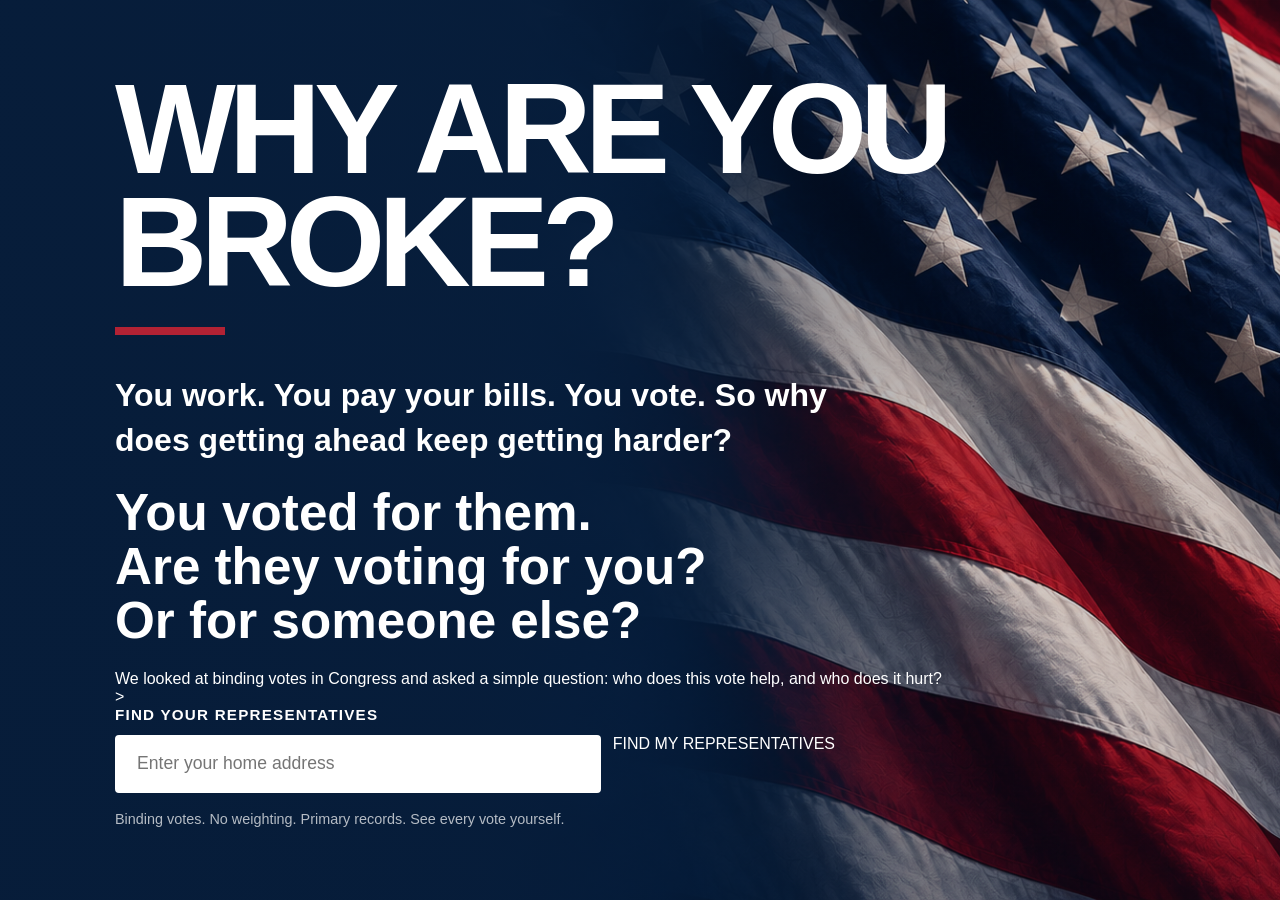
==== index.html @ f3887d5c "Update index.html" ====
<!DOCTYPE html>
<html lang="en">
<head>
  <meta charset="UTF-8">
  <meta name="viewport" content="width=device-width, initial-scale=1.0">

  <title>Why Are You Broke?</title>

  <link rel="stylesheet" href="styles.css">
</head>

<body>

  <main>
    <section class="hero">
      <div class="hero-content">

        <h1>WHY ARE YOU BROKE?</h1>

        <p class="hero-lead">
          You work. You pay your bills. You vote.
          So why does getting ahead keep getting harder?
        </p>

        <h2>You voted for them.<br>Are they voting for you?<br>Or for someone else?</h2>

        <p class="hero-copy">
          <p>We looked at binding votes in Congress and asked a simple question: who does this vote help, and who does it hurt?</p>>

        <div class="lookup">
          <label for="rep-search">Find your representatives</label>

          <input
  type="text"
  id="rep-search"
  placeholder="Enter your home address"
  autocomplete="street-address"


          <button type="button">FIND MY REPRESENTATIVES</button>
        </div>

        <p class="receipts">
          Binding votes. No weighting. Primary records. See every vote yourself.
        </p>
<div id="lookup-result" class="lookup-result" aria-live="polite"></div>
      </div>
    </section>
  </main>

  <script src="script.js"></script>
</body>
</html>
---- styles.css ----
* {
  box-sizing: border-box;
  margin: 0;
  padding: 0;
}

:root {
  --navy: #071d3a;
  --blue: #123b68;
  --red: #b22234;
  --white: #ffffff;
  --off-white: #f5f5f2;
  --text: #152033;
}

body {
  font-family: Arial, Helvetica, sans-serif;
  color: var(--text);
  background: var(--white);
}

/* HERO */

.hero {
  min-height: 100vh;
  display: flex;
  align-items: center;
  justify-content: center;
  padding: 60px 24px;
  background:
  linear-gradient(
    90deg,
    rgba(7, 29, 58, 0.98) 0%,
    rgba(7, 29, 58, 0.92) 38%,
    rgba(7, 29, 58, 0.48) 58%,
    rgba(7, 29, 58, 0.18) 75%
  ),
  url("flag-background.png");

background-size: cover;
background-position: center;
background-repeat: no-repeat;
  color: var(--white);
}

.hero-content {
  width: 100%;
  max-width: 1050px;
}

.hero h1 {
  max-width: 900px;
  font-size: clamp(4rem, 10vw, 8.5rem);
  line-height: 0.88;
  letter-spacing: -0.055em;
  font-weight: 900;
  margin-bottom: 38px;
}

.hero h1::after {
  content: "";
  display: block;
  width: 110px;
  height: 8px;
  margin-top: 28px;
  background: var(--red);
}

.hero-lead {
  max-width: 720px;
  font-size: clamp(1.35rem, 2.5vw, 2rem);
  line-height: 1.4;
  font-weight: 600;
  margin-bottom: 24px;
}

.hero h2 {
  font-size: clamp(2rem, 4vw, 3.5rem);
  line-height: 1.05;
  margin-bottom: 12px;
}

.hero-copy {
  max-width: 720px;
  font-size: 1.3rem;
  line-height: 1.5;
  margin-bottom: 22px;
  color: rgba(255, 255, 255, 0.94);
}

/* REPRESENTATIVE LOOKUP */

.lookup {
  max-width: 720px;
  display: grid;
  grid-template-columns: 1fr auto;
  gap: 12px;
}

.lookup label {
  grid-column: 1 / -1;
  font-size: 0.95rem;
  font-weight: 700;
  text-transform: uppercase;
  letter-spacing: 0.08em;
}

.lookup input {
  width: 100%;
  min-height: 58px;
  padding: 0 20px;
  border: 2px solid var(--white);
  border-radius: 4px;
  font-size: 1.1rem;
  outline: none;
}

.lookup input:focus {
  border-color: var(--red);
}

.lookup button {
  min-height: 58px;
  padding: 0 28px;
  border: 2px solid var(--red);
  border-radius: 4px;
  background: var(--red);
  color: var(--white);
  font-size: 1rem;
  font-weight: 800;
  letter-spacing: 0.04em;
  cursor: pointer;
}

.lookup button:hover {
  background: #951b2a;
  border-color: #951b2a;
}

.receipts {
  margin-top: 18px;
  font-size: 0.9rem;
  color: rgba(255, 255, 255, 0.7);
}

/* MOBILE */

@media (max-width: 650px) {
  .hero {
    min-height: auto;
    align-items: flex-start;
    padding: 34px 22px 42px;
    background-position: 62% center;
  }

  .hero h1 {
    font-size: clamp(3.2rem, 16vw, 5rem);
    line-height: 0.88;
    margin-bottom: 24px;
  }

  .hero h1::after {
    width: 90px;
    height: 6px;
    margin-top: 18px;
  }

  .hero-lead {
    font-size: 1.15rem;
    line-height: 1.35;
    margin-bottom: 26px;
  }

  .hero h2 {
    font-size: 2rem;
    line-height: 1.05;
    margin-bottom: 14px;
  }

  .hero-copy {
    font-size: 1rem;
    line-height: 1.45;
    margin-bottom: 24px;
  }

  .lookup {
    grid-template-columns: 1fr;
    gap: 10px;
  }

  .lookup input,
  .lookup button {
    min-height: 52px;
  }

  .lookup button {
    width: 100%;
  }

  .receipts {
    margin-top: 14px;
    font-size: 0.82rem;
    line-height: 1.4;
  }
}
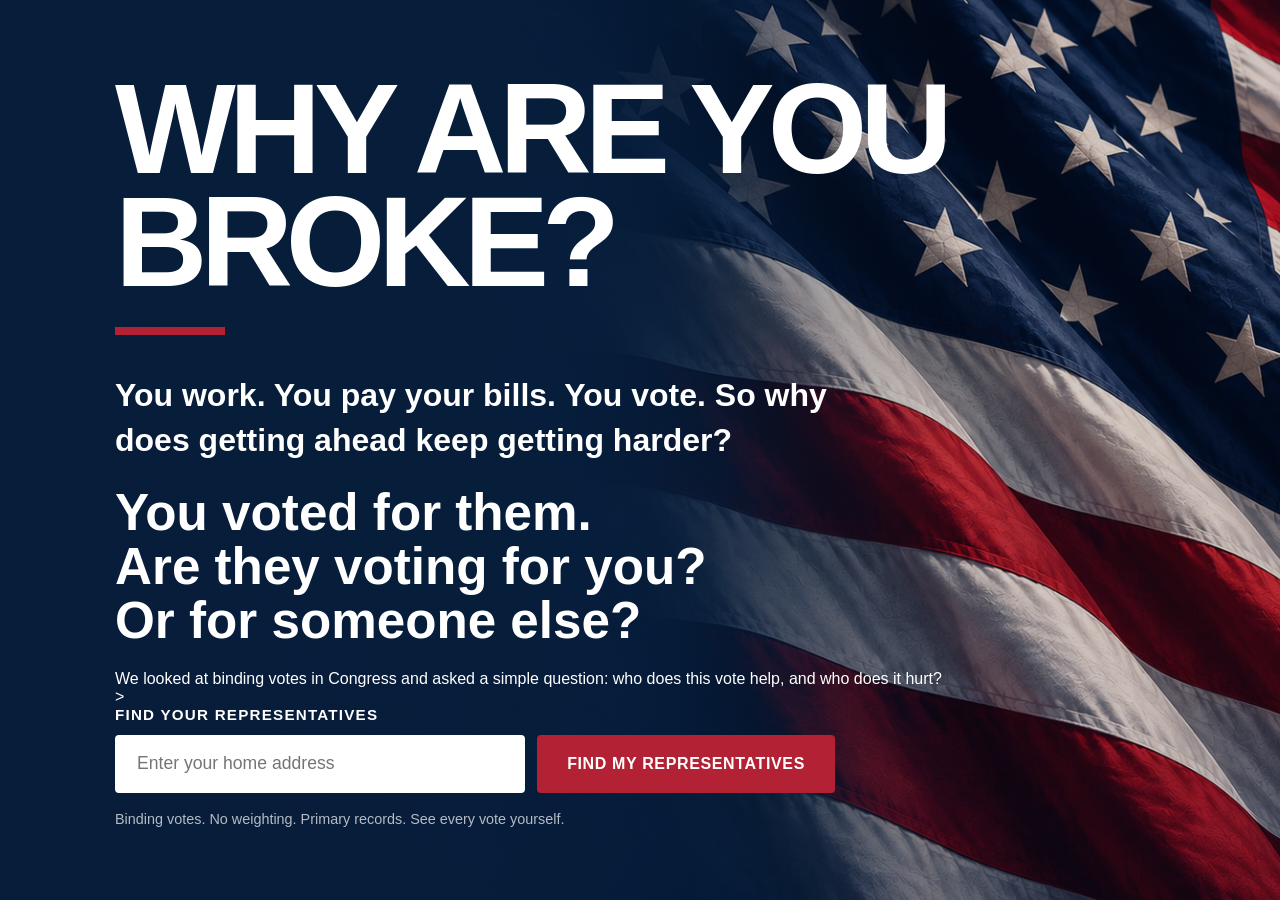
==== commit 100729b0: "Update index.html" ====
--- a/index.html
+++ b/index.html
@@ -35,8 +35,7 @@
   id="rep-search"
   placeholder="Enter your home address"
   autocomplete="street-address"
-
-
+>
           <button type="button">FIND MY REPRESENTATIVES</button>
         </div>
 
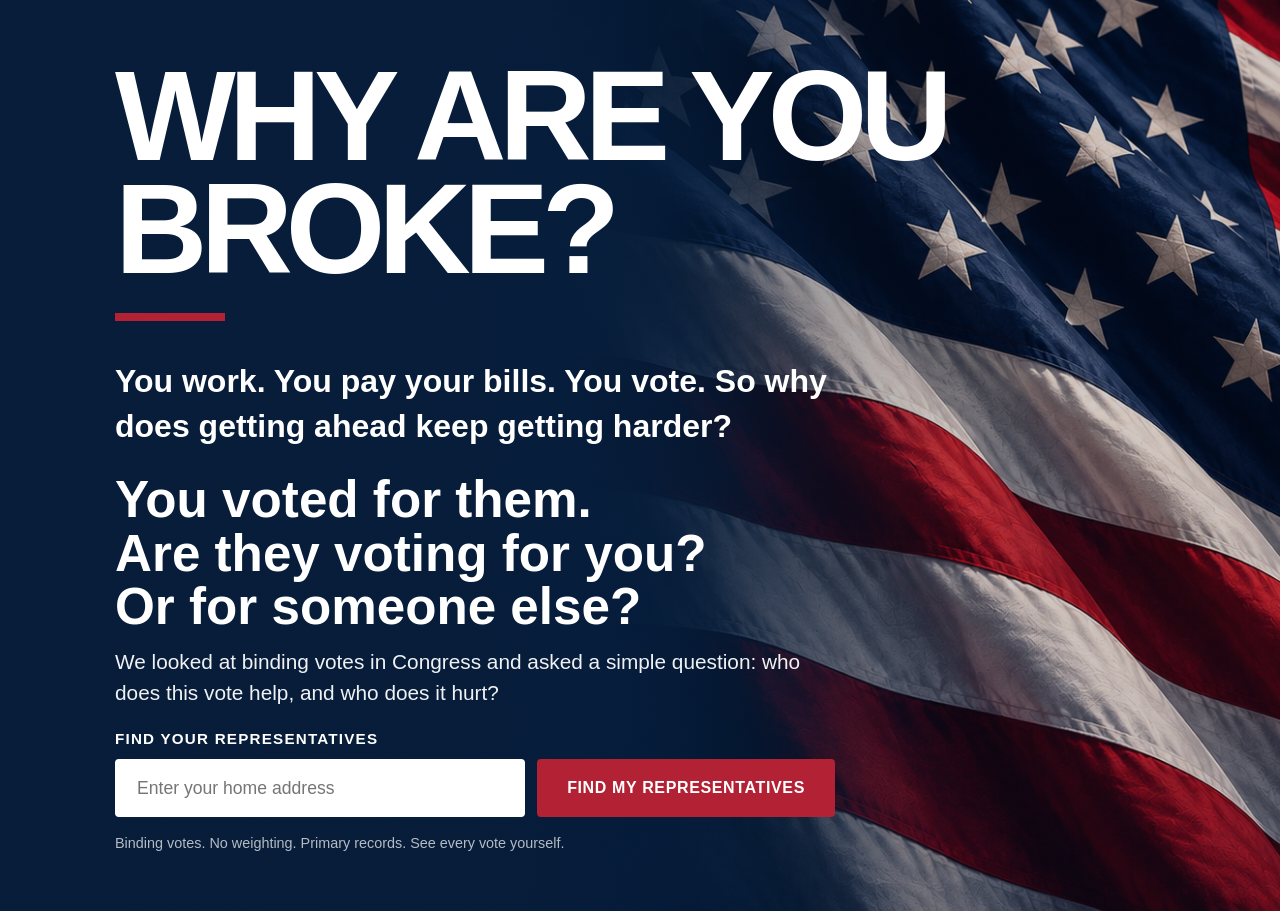
==== commit 76060e00: "Update index.html" ====
--- a/index.html
+++ b/index.html
@@ -25,7 +25,8 @@
         <h2>You voted for them.<br>Are they voting for you?<br>Or for someone else?</h2>
 
         <p class="hero-copy">
-          <p>We looked at binding votes in Congress and asked a simple question: who does this vote help, and who does it hurt?</p>>
+  We looked at binding votes in Congress and asked a simple question: who does this vote help, and who does it hurt?
+</p>
 
         <div class="lookup">
           <label for="rep-search">Find your representatives</label>
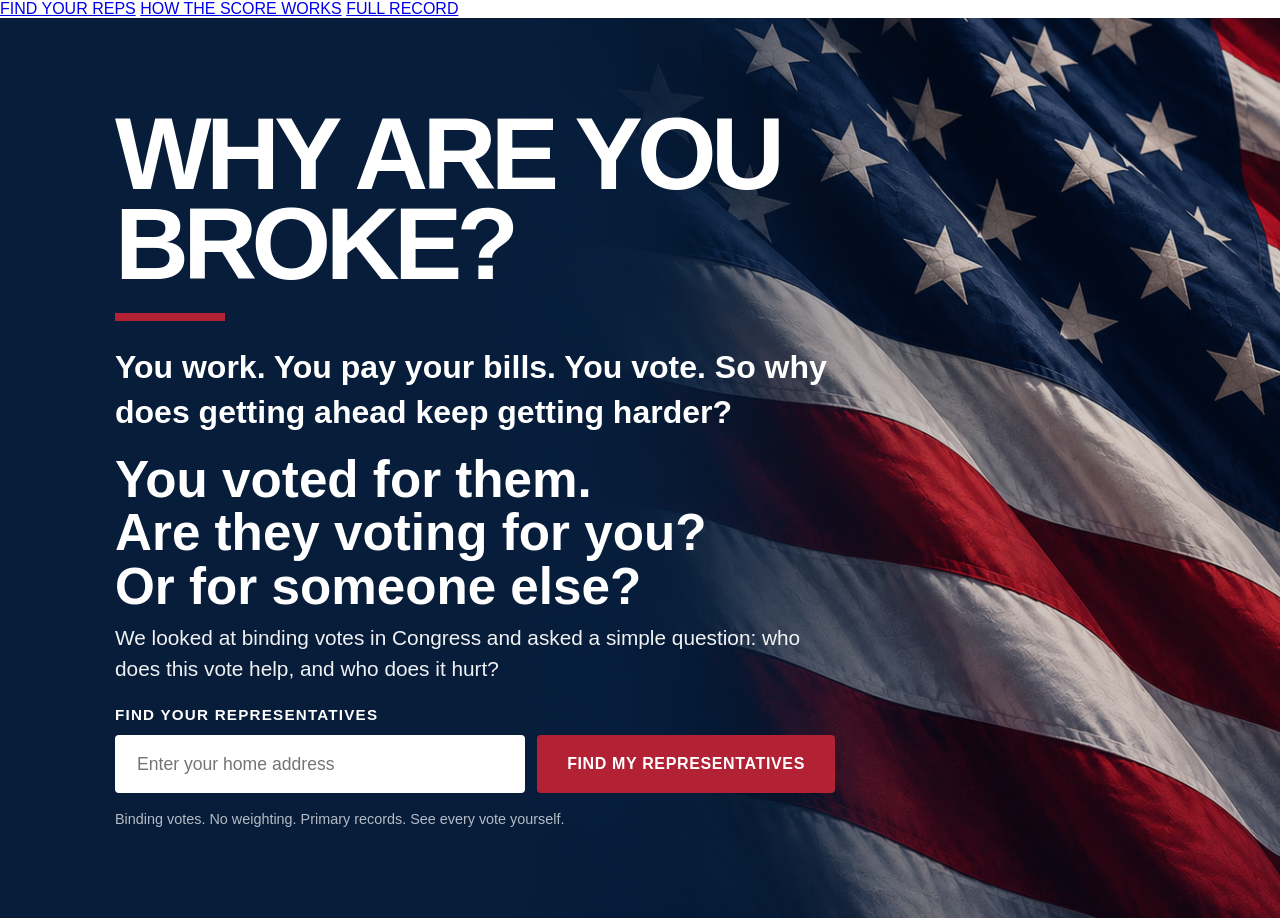
==== commit 0fa099cf: "Update index.html Add primary site navigation" ====
--- a/index.html
+++ b/index.html
@@ -10,7 +10,13 @@
 </head>
 
 <body>
-
+<header class="site-header">
+  <nav class="site-nav" aria-label="Primary navigation">
+    <a href="index.html">FIND YOUR REPS</a>
+    <a href="methodology.html">HOW THE SCORE WORKS</a>
+    <a href="methodology.html#full-record">FULL RECORD</a>
+  </nav>
+</header>
   <main>
     <section class="hero">
       <div class="hero-content">
--- a/styles.css
+++ b/styles.css
@@ -50,11 +50,11 @@
 
 .hero h1 {
   max-width: 900px;
-  font-size: clamp(4rem, 10vw, 8.5rem);
+  font-size: clamp(4rem, 8vw, 7rem);
   line-height: 0.88;
   letter-spacing: -0.055em;
   font-weight: 900;
-  margin-bottom: 38px;
+  margin-bottom: 24px;
 }
 
 .hero h1::after {
@@ -62,7 +62,7 @@
   display: block;
   width: 110px;
   height: 8px;
-  margin-top: 28px;
+  margin-top: 24px;
   background: var(--red);
 }
 
@@ -71,13 +71,13 @@
   font-size: clamp(1.35rem, 2.5vw, 2rem);
   line-height: 1.4;
   font-weight: 600;
-  margin-bottom: 24px;
+  margin-bottom: 18px;
 }
 
 .hero h2 {
   font-size: clamp(2rem, 4vw, 3.5rem);
   line-height: 1.05;
-  margin-bottom: 12px;
+  margin-bottom: 8px;
 }
 
 .hero-copy {
@@ -142,7 +142,162 @@
   font-size: 0.9rem;
   color: rgba(255, 255, 255, 0.7);
 }
-
+/* REPRESENTATIVE SCORE CARDS */
+
+.district-result {
+  margin-top: 14px;
+  max-width: 1050px;
+}
+
+.district-result h3 {
+  margin-bottom: 14px;
+  font-size: 1.15rem;
+  letter-spacing: 0.04em;
+}
+
+.representative-grid {
+  display: grid;
+  grid-template-columns: repeat(3, minmax(0, 1fr));
+  gap: 18px;
+}
+
+.representative-card {
+  overflow: hidden;
+  border: 1px solid rgba(255, 255, 255, 0.22);
+  border-radius: 8px;
+  background: rgba(4, 28, 55, 0.88);
+  box-shadow: 0 12px 28px rgba(0, 0, 0, 0.22);
+}
+
+.representative-photo {
+  width: 100%;
+  height: 220px;
+  display: block;
+  object-fit: cover;
+  object-position: center top;
+}
+
+.representative-card-body {
+  padding: 16px;
+}
+
+.representative-chamber {
+  margin-bottom: 5px;
+  font-size: 0.78rem;
+  font-weight: 800;
+  letter-spacing: 0.08em;
+  color: rgba(255, 255, 255, 0.68);
+}
+
+.representative-card h4 {
+  margin: 0 0 4px;
+  font-size: 1.35rem;
+  line-height: 1.1;
+}
+
+.representative-meta {
+  margin-bottom: 16px;
+  font-size: 0.9rem;
+  color: rgba(255, 255, 255, 0.74);
+}
+
+.score-block {
+  display: flex;
+  align-items: flex-end;
+  justify-content: space-between;
+  gap: 12px;
+  padding-top: 14px;
+  border-top: 1px solid rgba(255, 255, 255, 0.16);
+}
+
+.score-label {
+  max-width: 130px;
+  font-size: 0.72rem;
+  font-weight: 800;
+  line-height: 1.2;
+  letter-spacing: 0.05em;
+}
+
+.score-number {
+  font-size: 3rem;
+  font-weight: 900;
+  line-height: 0.9;
+}
+
+.participation-line {
+  margin-top: 12px;
+  font-size: 0.78rem;
+  line-height: 1.35;
+  color: rgba(255, 255, 255, 0.66);
+}
+.vote-details {
+  margin-top: 14px;
+  border-top: 1px solid rgba(255, 255, 255, 0.16);
+  padding-top: 12px;
+}
+
+.vote-details summary {
+  cursor: pointer;
+  font-size: 0.8rem;
+  font-weight: 800;
+  letter-spacing: 0.05em;
+  color: var(--white);
+}
+
+.vote-list {
+  margin-top: 12px;
+}
+
+.vote-row {
+  padding: 12px 0;
+  border-top: 1px solid rgba(255, 255, 255, 0.12);
+}
+
+.vote-row:first-child {
+  border-top: none;
+}
+
+.vote-row-top {
+  display: flex;
+  justify-content: space-between;
+  gap: 10px;
+  align-items: flex-start;
+}
+
+.vote-row-top strong {
+  font-size: 0.9rem;
+}
+
+.vote-row-top span {
+  flex-shrink: 0;
+  font-size: 0.72rem;
+  font-weight: 800;
+  color: rgba(255, 255, 255, 0.72);
+}
+
+.vote-row p {
+  margin-top: 6px;
+  font-size: 0.78rem;
+  line-height: 1.35;
+  color: rgba(255, 255, 255, 0.78);
+}
+
+.vote-row a {
+  display: inline-block;
+  margin-top: 8px;
+  font-size: 0.75rem;
+  font-weight: 800;
+  letter-spacing: 0.04em;
+  color: var(--white);
+  text-decoration: underline;
+  text-decoration-color: var(--red);
+  text-decoration-thickness: 2px;
+  text-underline-offset: 3px;
+}
+
+.vote-row a:hover {
+  color: var(--red);
+}
 /* MOBILE */
 
 @media (max-width: 650px) {
@@ -202,4 +357,15 @@
     font-size: 0.82rem;
     line-height: 1.4;
   }
-}
+    .representative-grid {
+    grid-template-columns: 1fr;
+  }
+
+  .representative-photo {
+    height: 240px;
+  }
+
+  .district-result h3 {
+    margin-top: 6px;
+  }
+}
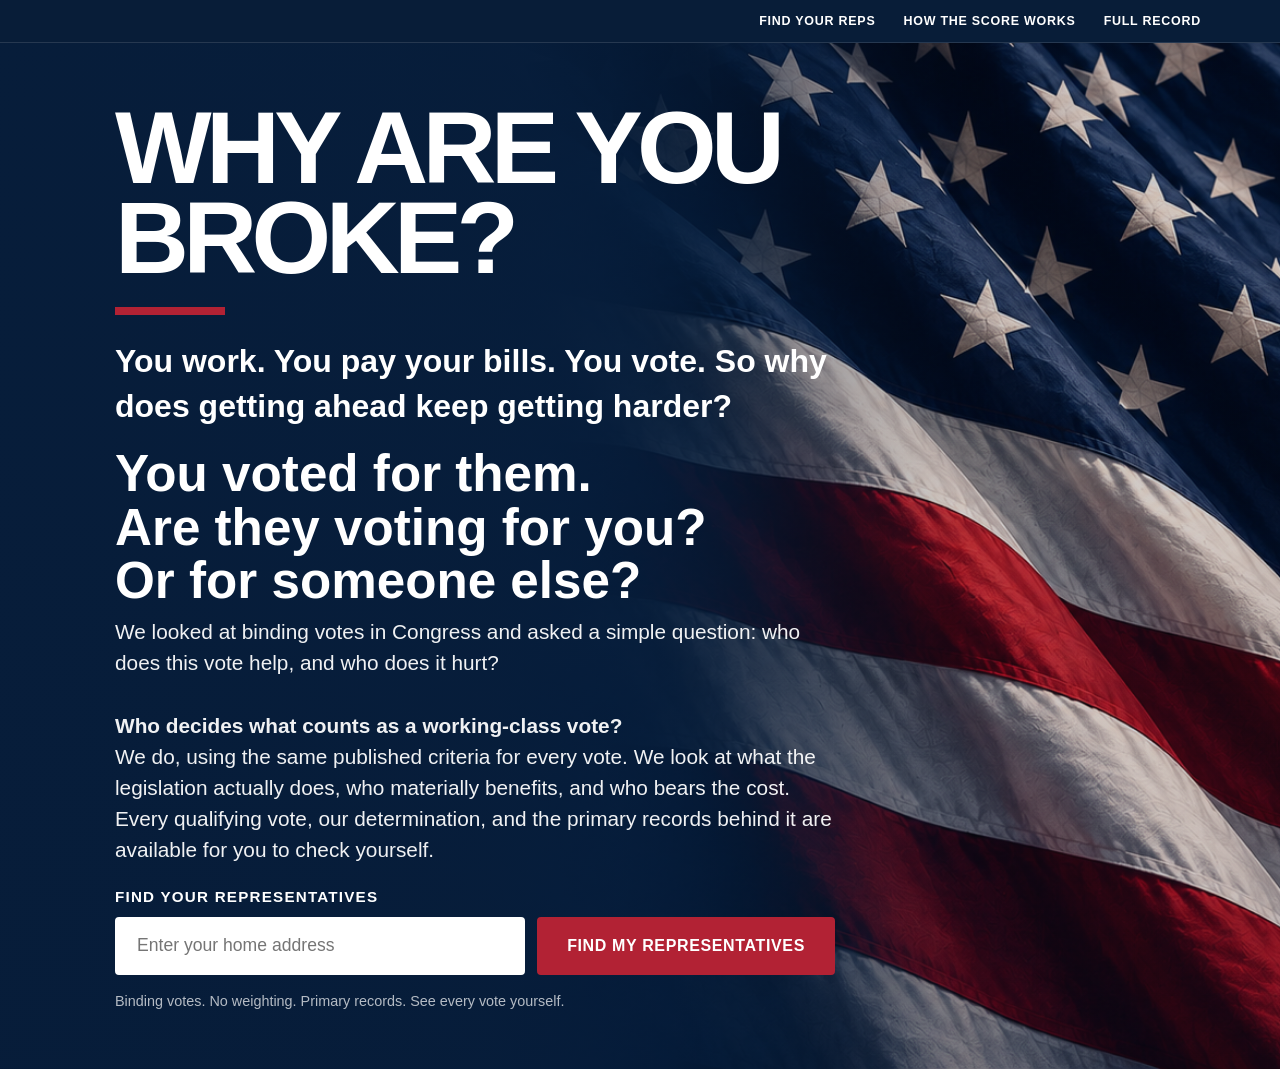
==== commit 0465507e: "Update index.html Explain who determines the working-class position" ====
--- a/index.html
+++ b/index.html
@@ -32,6 +32,9 @@
 
         <p class="hero-copy">
   We looked at binding votes in Congress and asked a simple question: who does this vote help, and who does it hurt?
+  <br><br>
+  <strong>Who decides what counts as a working-class vote?</strong><br>
+  We do, using the same published criteria for every vote. We look at what the legislation actually does, who materially benefits, and who bears the cost. Every qualifying vote, our determination, and the primary records behind it are available for you to check yourself.
 </p>
 
         <div class="lookup">
--- a/styles.css
+++ b/styles.css
@@ -298,6 +298,403 @@
 .vote-row a:hover {
   color: var(--red);
 }
+/* SITE NAVIGATION */
+
+.site-header {
+  background: #081d38;
+  border-bottom: 1px solid rgba(255, 255, 255, 0.12);
+}
+
+.site-nav {
+  max-width: 1170px;
+  margin: 0 auto;
+  padding: 14px 24px;
+  display: flex;
+  justify-content: flex-end;
+  align-items: center;
+  gap: 28px;
+}
+
+.site-nav a {
+  color: var(--white);
+  text-decoration: none;
+  font-size: 0.78rem;
+  font-weight: 800;
+  letter-spacing: 0.06em;
+}
+
+.site-nav a:hover {
+  color: var(--red);
+}
+/* METHODOLOGY PAGE */
+
+.methodology-page {
+  max-width: 1100px;
+  margin: 0 auto;
+  padding: 72px 24px 96px;
+}
+
+.methodology-section {
+  max-width: 820px;
+}
+
+.methodology-hero {
+  max-width: none;
+  margin: -72px calc(50% - 50vw) 52px;
+  padding: 72px max(24px, calc((100vw - 1100px) / 2)) 64px;
+  background:
+    linear-gradient(
+      90deg,
+      rgba(7, 29, 58, 0.98) 0%,
+      rgba(7, 29, 58, 0.92) 42%,
+      rgba(7, 29, 58, 0.58) 68%,
+      rgba(7, 29, 58, 0.28) 100%
+    ),
+    url("flag-background.png");
+  background-size: cover;
+  background-position: center;
+  background-repeat: no-repeat;
+  color: var(--white);
+}
+
+.methodology-hero > * {
+  max-width: 820px;
+}
+
+.methodology-page .eyebrow {
+  margin: 0 0 10px;
+  font-size: 0.78rem;
+  font-weight: 800;
+  letter-spacing: 0.08em;
+  color: var(--red);
+}
+
+.methodology-page h1 {
+  margin: 0 0 22px;
+  font-size: clamp(2.8rem, 7vw, 5rem);
+  line-height: 0.95;
+}
+
+.methodology-page h2 {
+  margin: 0 0 16px;
+  font-size: clamp(1.6rem, 3vw, 2.4rem);
+  line-height: 1;
+}
+
+.methodology-page p {
+  margin: 0 0 16px;
+  font-size: 1rem;
+  line-height: 1.6;
+}
+
+.methodology-intro {
+  font-size: 1.2rem !important;
+  font-weight: 700;
+}
+
+.methodology-section {
+  margin-top: 48px;
+}
+
+.methodology-sequence {
+  padding-left: 22px;
+  border-left: 4px solid var(--red);
+}
+
+.methodology-record-button {
+  display: inline-block;
+  margin-top: 14px;
+  padding: 14px 20px;
+  background: var(--red);
+  color: var(--white);
+  text-decoration: none;
+  font-size: 0.8rem;
+  font-weight: 800;
+  letter-spacing: 0.05em;
+}
+
+.methodology-record-button:hover {
+  filter: brightness(1.08);
+}
+
+.full-record {
+  max-width: none;
+  margin-top: 72px;
+  padding-top: 48px;
+  border-top: 1px solid rgba(8, 29, 56, 0.18);
+}
+/* FULL RECORD */
+
+.record-controls {
+  display: flex;
+  gap: 10px;
+  flex-wrap: wrap;
+  margin: 28px 0 22px;
+}
+
+.record-filter {
+  border: 1px solid rgba(8, 29, 56, 0.18);
+  background: transparent;
+  color: #081d38;
+  padding: 10px 16px;
+  font-size: 0.75rem;
+  font-weight: 800;
+  letter-spacing: 0.05em;
+  cursor: pointer;
+}
+
+.record-filter:hover,
+.record-filter.active {
+  background: #081d38;
+  color: var(--white);
+  border-color: #081d38;
+}
+
+.record-table-wrap {
+  width: 100%;
+  overflow-x: auto;
+  border: 1px solid rgba(8, 29, 56, 0.12);
+}
+
+.record-table {
+  width: 100%;
+  border-collapse: collapse;
+  min-width: 820px;
+  background: var(--white);
+}
+
+.record-table thead {
+  background: #081d38;
+  color: var(--white);
+}
+
+.record-table th {
+  padding: 14px 16px;
+  text-align: left;
+  font-size: 0.72rem;
+  font-weight: 800;
+  letter-spacing: 0.05em;
+  white-space: nowrap;
+}
+
+.record-table td {
+  padding: 13px 16px;
+  border-top: 1px solid rgba(8, 29, 56, 0.08);
+  font-size: 0.9rem;
+  vertical-align: middle;
+}
+
+.record-table tbody tr:hover {
+  background: rgba(8, 29, 56, 0.035);
+}
+
+.record-table td:first-child {
+  min-width: 190px;
+}
+
+.record-score {
+  font-size: 1rem !important;
+  font-weight: 900;
+  color: #081d38;
+}
+
+.record-table th:nth-child(5),
+.record-table td:nth-child(5),
+.record-table th:nth-child(6),
+.record-table td:nth-child(6),
+.record-table th:nth-child(7),
+.record-table td:nth-child(7) {
+  text-align: center;
+}
+
+.record-table tbody tr[hidden] {
+  display: none;
+}
+/* MEMBER RECORD PAGE */
+
+.member-record-page {
+  max-width: 1100px;
+  margin: 0 auto;
+  padding: 72px 24px 96px;
+}
+
+.member-record-header {
+  margin-bottom: 52px;
+}
+
+.member-record-header .eyebrow {
+  margin: 0 0 10px;
+  font-size: 0.78rem;
+  font-weight: 800;
+  letter-spacing: 0.08em;
+  color: var(--red);
+}
+
+.member-record-chamber {
+  margin: 0 0 8px;
+  font-size: 0.8rem;
+  font-weight: 800;
+  letter-spacing: 0.08em;
+  color: rgba(8, 29, 56, 0.62);
+}
+
+.member-record-header h1 {
+  margin: 0;
+  font-size: clamp(3.2rem, 7vw, 5.6rem);
+  line-height: 0.95;
+  color: #081d38;
+}
+
+.member-record-meta {
+  margin: 14px 0 0;
+  font-size: 1rem;
+  color: rgba(8, 29, 56, 0.76);
+}
+
+.member-record-summary {
+  margin-top: 34px;
+  display: grid;
+  grid-template-columns: repeat(3, minmax(0, 1fr));
+  gap: 14px;
+}
+
+.member-record-summary > div {
+  padding: 22px;
+  background: #081d38;
+  color: var(--white);
+}
+
+.member-record-summary span {
+  display: block;
+  margin-bottom: 8px;
+  font-size: 0.72rem;
+  font-weight: 800;
+  letter-spacing: 0.05em;
+  color: rgba(255, 255, 255, 0.72);
+}
+
+.member-record-summary strong {
+  display: block;
+  font-size: clamp(1.8rem, 4vw, 3rem);
+  line-height: 1;
+}
+
+.member-record-votes {
+  max-width: 900px;
+}
+
+.member-record-votes h2 {
+  margin: 0 0 24px;
+  font-size: clamp(1.8rem, 4vw, 2.8rem);
+  line-height: 1;
+  color: #081d38;
+}
+
+.member-vote-card {
+  padding: 22px 0;
+  border-top: 1px solid rgba(8, 29, 56, 0.12);
+}
+
+.member-vote-card:first-of-type {
+  border-top: 3px solid #081d38;
+}
+
+.member-vote-heading {
+  display: flex;
+  justify-content: space-between;
+  gap: 20px;
+  align-items: flex-start;
+}
+
+.member-vote-date {
+  margin: 0 0 4px;
+  font-size: 0.76rem;
+  font-weight: 800;
+  letter-spacing: 0.04em;
+  color: rgba(8, 29, 56, 0.58);
+}
+
+.member-vote-heading h3 {
+  margin: 0;
+  font-size: 1.25rem;
+  color: #081d38;
+}
+
+.member-vote-status {
+  flex-shrink: 0;
+  padding: 6px 10px;
+  border: 1px solid rgba(8, 29, 56, 0.18);
+  font-size: 0.72rem;
+  font-weight: 800;
+  letter-spacing: 0.04em;
+  color: #081d38;
+}
+
+.member-vote-decision {
+  margin: 12px 0 0;
+  font-size: 0.95rem;
+  line-height: 1.5;
+  color: rgba(8, 29, 56, 0.82);
+}
+
+.member-vote-result {
+  margin-top: 14px;
+  display: flex;
+  gap: 36px;
+  flex-wrap: wrap;
+}
+
+.member-vote-result p {
+  margin: 0;
+  font-size: 0.82rem;
+  color: rgba(8, 29, 56, 0.62);
+}
+
+.member-vote-result strong {
+  display: block;
+  margin-top: 3px;
+  font-size: 1rem;
+  color: #081d38;
+}
+
+.member-vote-card a {
+  display: inline-block;
+  margin-top: 14px;
+  color: #081d38;
+  font-size: 0.76rem;
+  font-weight: 800;
+  letter-spacing: 0.04em;
+  text-decoration: underline;
+  text-decoration-color: var(--red);
+  text-decoration-thickness: 2px;
+  text-underline-offset: 3px;
+}
+
+.member-vote-card a:hover {
+  color: var(--red);
+}
+
+.member-record-error {
+  max-width: 700px;
+}
+
+.member-record-error h1 {
+  color: #081d38;
+}
+
+.member-record-error a {
+  color: #081d38;
+  font-weight: 800;
+}
+.member-vote-status {
+  border-color: #c51f32;
+  color: #c51f32;
+}
+
+.member-vote-status.aligned {
+  border-color: #081d38;
+  color: #081d38;
+}
 /* MOBILE */
 
 @media (max-width: 650px) {
@@ -368,4 +765,19 @@
   .district-result h3 {
     margin-top: 6px;
   }
-}
+  .member-record-page {
+  padding: 40px 18px 64px;
+}
+
+.member-record-summary {
+  grid-template-columns: 1fr;
+}
+
+.member-vote-heading {
+  flex-direction: column;
+}
+
+.member-vote-result {
+  gap: 18px;
+}
+}
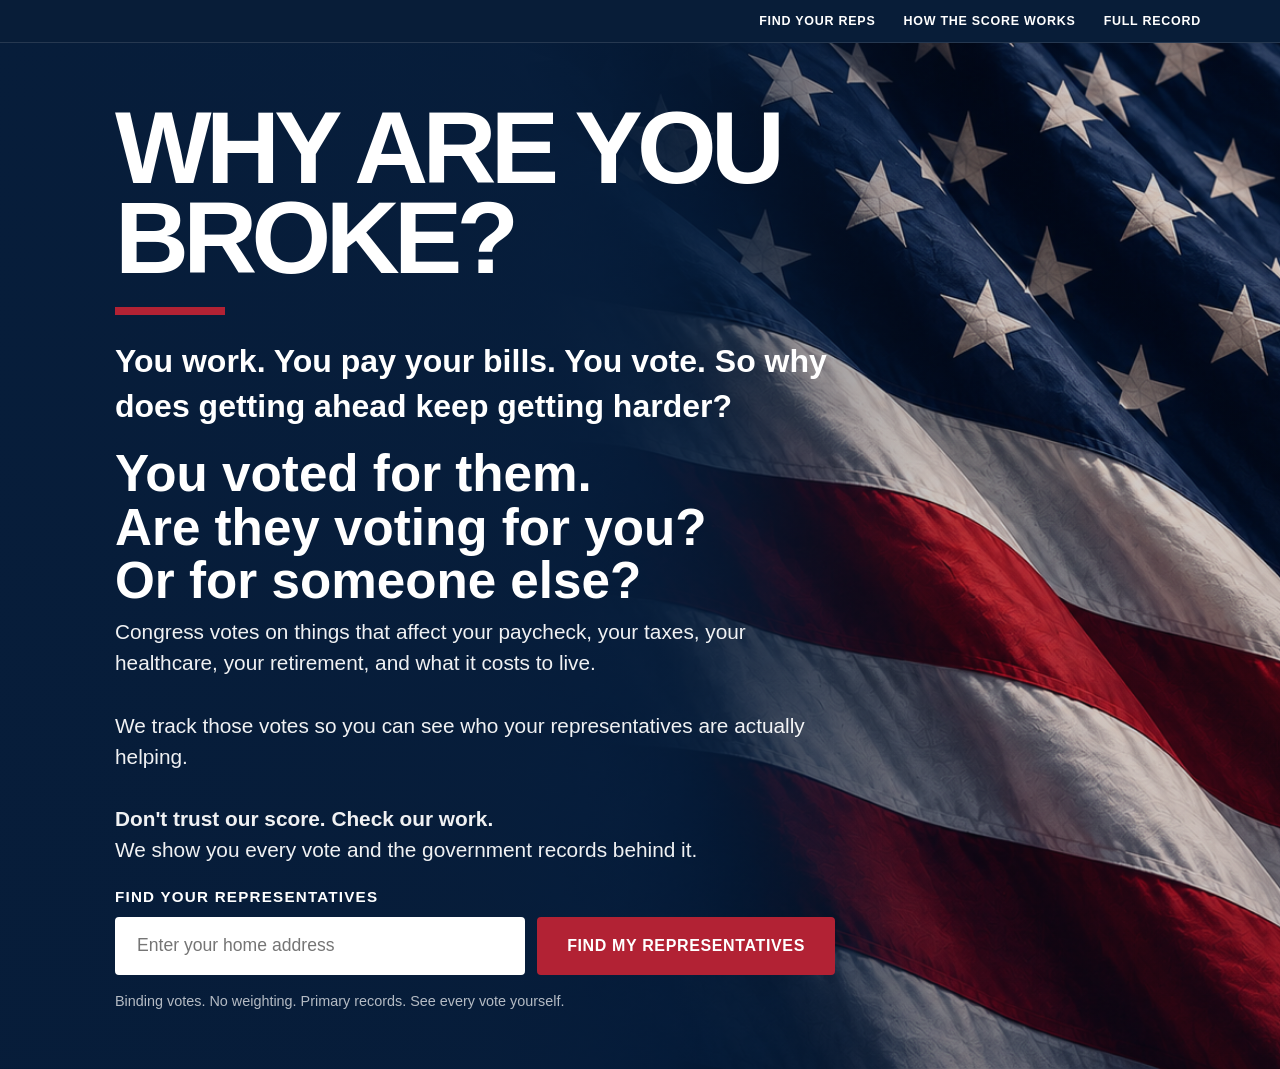
==== commit c6781749: "Update index.html Simplify homepage copy around why congressional votes matter" ====
--- a/index.html
+++ b/index.html
@@ -31,10 +31,12 @@
         <h2>You voted for them.<br>Are they voting for you?<br>Or for someone else?</h2>
 
         <p class="hero-copy">
-  We looked at binding votes in Congress and asked a simple question: who does this vote help, and who does it hurt?
-  <br><br>
-  <strong>Who decides what counts as a working-class vote?</strong><br>
-  We do, using the same published criteria for every vote. We look at what the legislation actually does, who materially benefits, and who bears the cost. Every qualifying vote, our determination, and the primary records behind it are available for you to check yourself.
+    Congress votes on things that affect your paycheck, your taxes, your healthcare, your retirement, and what it costs to live.
+    <br><br>
+    We track those votes so you can see who your representatives are actually helping.
+    <br><br>
+    <strong>Don't trust our score. Check our work.</strong><br>
+    We show you every vote and the government records behind it.
 </p>
 
         <div class="lookup">
